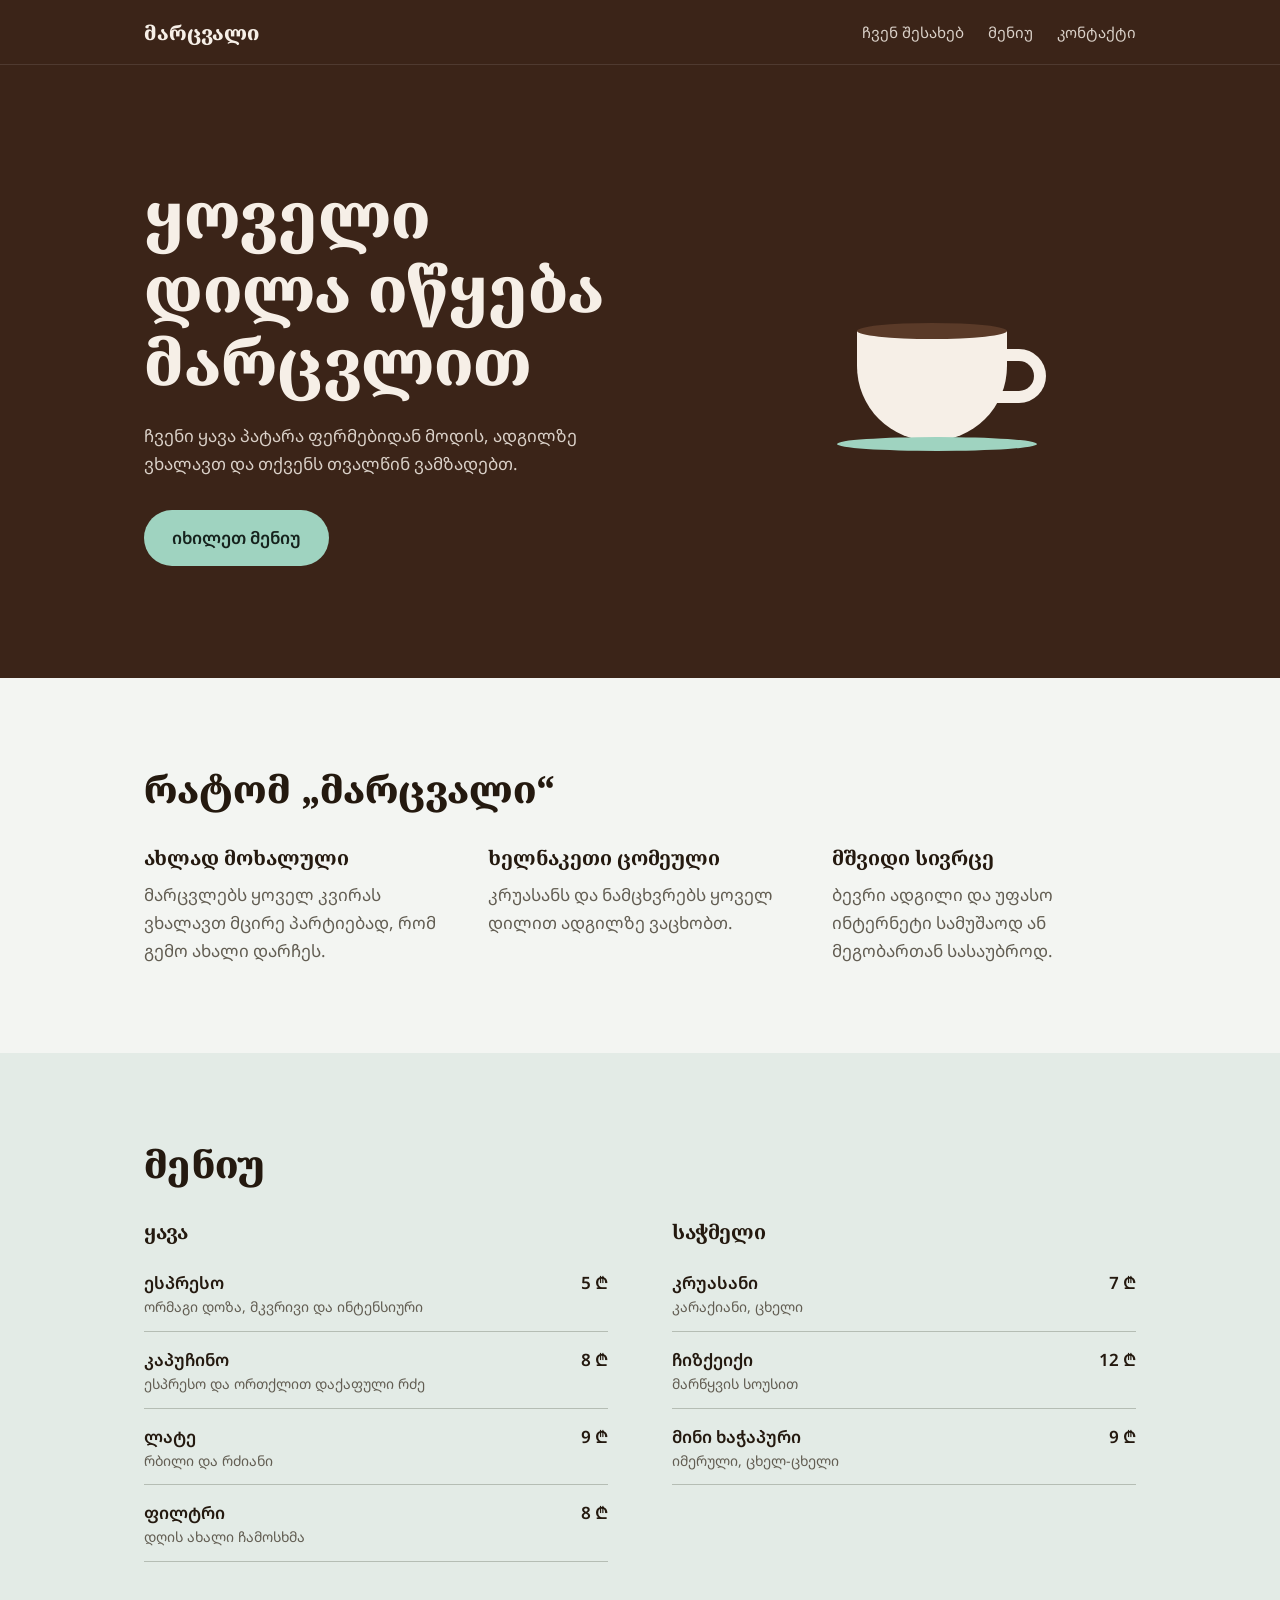
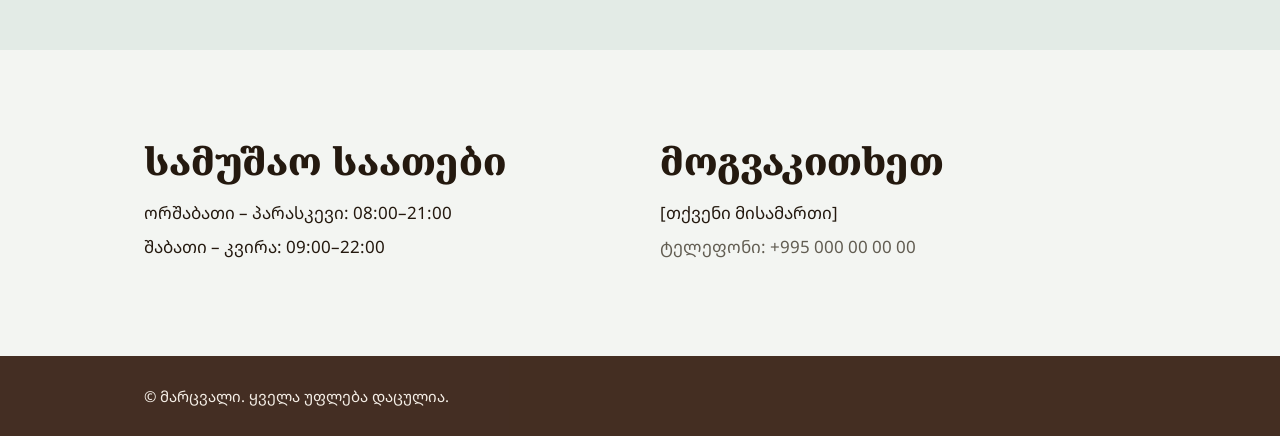
==== index.html @ 7edf588c "Add files via upload" ====
<!doctype html>
<html lang="ka">
  <head>
    <meta charset="utf-8" />
    <meta name="viewport" content="width=device-width, initial-scale=1" />
    <title>მარცვალი – ყავის მაღაზია</title>
    <link rel="preconnect" href="https://fonts.googleapis.com" />
    <link rel="preconnect" href="https://fonts.gstatic.com" crossorigin />
    <link
      href="https://fonts.googleapis.com/css2?family=Noto+Sans+Georgian:wght@400;600&family=Noto+Serif+Georgian:wght@700;800&display=swap"
      rel="stylesheet"
    />
    <link rel="stylesheet" href="style.css" />
  </head>
  <body>
    <nav class="nav">
      <div class="wrap nav-in">
        <a class="brand" href="index.html">მარცვალი</a>
        <div class="links">
          <a href="about.html">ჩვენ შესახებ</a>
          <a href="index.html#menu">მენიუ</a>
          <a href="index.html#contact">კონტაქტი</a>
        </div>
      </div>
    </nav>

    <header class="hero" id="top">
      <div class="wrap hero-in">
        <div class="hero-text">
          <h1>ყოველი დილა იწყება მარცვლით</h1>
          <p>
            ჩვენი ყავა პატარა ფერმებიდან მოდის, ადგილზე ვხალავთ და თქვენს
            თვალწინ ვამზადებთ.
          </p>
          <a class="btn" href="#menu">იხილეთ მენიუ</a>
        </div>
        <div class="cup" role="img" aria-label="ყავის ფინჯანი">
          <span class="steam s1"></span><span class="steam s2"></span
          ><span class="steam s3"></span>
          <div class="cup-body"></div>
          <div class="cup-handle"></div>
          <div class="saucer"></div>
        </div>
      </div>
    </header>

    <main>
      <section id="about">
        <div class="wrap">
          <h2>რატომ „მარცვალი“</h2>
          <div class="about">
            <article>
              <h3>ახლად მოხალული</h3>
              <p>
                მარცვლებს ყოველ კვირას ვხალავთ მცირე პარტიებად, რომ გემო ახალი
                დარჩეს.
              </p>
            </article>
            <article>
              <h3>ხელნაკეთი ცომეული</h3>
              <p>კრუასანს და ნამცხვრებს ყოველ დილით ადგილზე ვაცხობთ.</p>
            </article>
            <article>
              <h3>მშვიდი სივრცე</h3>
              <p>
                ბევრი ადგილი და უფასო ინტერნეტი სამუშაოდ ან მეგობართან
                სასაუბროდ.
              </p>
            </article>
          </div>
        </div>
      </section>

      <section class="alt" id="menu">
        <div class="wrap">
          <h2>მენიუ</h2>
          <div class="menu">
            <div>
              <h3>ყავა</h3>
              <ul>
                <li>
                  <div>
                    <b>ესპრესო</b
                    ><small>ორმაგი დოზა, მკვრივი და ინტენსიური</small>
                  </div>
                  <span>5 ₾</span>
                </li>
                <li>
                  <div>
                    <b>კაპუჩინო</b
                    ><small>ესპრესო და ორთქლით დაქაფული რძე</small>
                  </div>
                  <span>8 ₾</span>
                </li>
                <li>
                  <div><b>ლატე</b><small>რბილი და რძიანი</small></div>
                  <span>9 ₾</span>
                </li>
                <li>
                  <div><b>ფილტრი</b><small>დღის ახალი ჩამოსხმა</small></div>
                  <span>8 ₾</span>
                </li>
              </ul>
            </div>
            <div>
              <h3>საჭმელი</h3>
              <ul>
                <li>
                  <div><b>კრუასანი</b><small>კარაქიანი, ცხელი</small></div>
                  <span>7 ₾</span>
                </li>
                <li>
                  <div><b>ჩიზქეიქი</b><small>მარწყვის სოუსით</small></div>
                  <span>12 ₾</span>
                </li>
                <li>
                  <div>
                    <b>მინი ხაჭაპური</b><small>იმერული, ცხელ-ცხელი</small>
                  </div>
                  <span>9 ₾</span>
                </li>
              </ul>
            </div>
          </div>
        </div>
      </section>

      <section id="contact">
        <div class="wrap contact">
          <div>
            <h2>სამუშაო საათები</h2>
            <p>ორშაბათი – პარასკევი: 08:00–21:00</p>
            <p>შაბათი – კვირა: 09:00–22:00</p>
          </div>
          <div>
            <h2>მოგვაკითხეთ</h2>
            <p>[თქვენი მისამართი]</p>
            <p class="muted">ტელეფონი: +995 000 00 00 00</p>
          </div>
        </div>
      </section>
    </main>

    <footer>
      <div class="wrap">© მარცვალი. ყველა უფლება დაცულია.</div>
    </footer>
  </body>
</html>
---- style.css ----
:root {
  --bg: #f3f5f2;
  --alt: #e3ebe6;
  --ink: #24190f;
  --muted: #625d52;
  --deep: #3b2418;
  --on-deep: #f6efe7;
  --mint: #9fd3c0;
  --line: #b5bdb4;
  color-scheme: light;
}
@media (prefers-color-scheme: dark) {
  :root {
    --bg: #171c1a;
    --alt: #1f2724;
    --ink: #ece7dc;
    --muted: #a8aca2;
    --deep: #2a1a11;
    --line: #44504a;
    color-scheme: dark;
  }
}
*,
*::before,
*::after {
  box-sizing: border-box;
}
html {
  scroll-behavior: smooth;
  scroll-padding-top: 72px;
}
body {
  margin: 0;
  background: var(--bg);
  color: var(--ink);
  font:
    400 17px/1.65 "Noto Sans Georgian",
    system-ui,
    sans-serif;
}
a {
  color: inherit;
}
:focus-visible {
  outline: 3px solid var(--mint);
  outline-offset: 3px;
}
.wrap {
  max-width: 1040px;
  margin: 0 auto;
  padding: 0 24px;
}

/* nav */
.nav {
  position: sticky;
  top: 0;
  z-index: 10;
  background: var(--deep);
  color: var(--on-deep);
  border-bottom: 1px solid rgba(255, 255, 255, 0.1);
}
.nav-in {
  display: flex;
  justify-content: space-between;
  align-items: center;
  height: 64px;
}
.brand {
  font:
    800 20px "Noto Serif Georgian",
    serif;
  text-decoration: none;
}
.links {
  display: flex;
  gap: 24px;
}
.links a {
  text-decoration: none;
  font-size: 15px;
  opacity: 0.85;
}
.links a:hover {
  opacity: 1;
  text-decoration: underline;
  text-underline-offset: 6px;
}

/* hero */
.hero {
  background: var(--deep);
  color: var(--on-deep);
  padding: clamp(48px, 9vw, 112px) 0;
}
.hero-in {
  display: grid;
  grid-template-columns: 1.2fr 0.8fr;
  gap: 48px;
  align-items: center;
}
h1 {
  font:
    800 clamp(34px, 6vw, 64px)/1.15 "Noto Serif Georgian",
    serif;
  margin: 0;
  max-width: 13ch;
}
.hero p {
  max-width: 44ch;
  margin: 24px 0 32px;
  opacity: 0.85;
}
.btn {
  display: inline-block;
  background: var(--mint);
  color: #16221d;
  font-weight: 600;
  padding: 14px 28px;
  border-radius: 999px;
  text-decoration: none;
  transition: transform 0.15s;
}
.btn:hover {
  transform: translateY(-2px);
}

/* css cup */
.cup {
  position: relative;
  width: 240px;
  height: 240px;
  margin: 0 auto;
}
.cup-body {
  position: absolute;
  left: 30px;
  top: 80px;
  width: 150px;
  height: 110px;
  background: var(--on-deep);
  border-radius: 0 0 75px 75px;
}
.cup-body::before {
  content: "";
  position: absolute;
  left: 0;
  right: 0;
  top: 0;
  height: 16px;
  background: #5a3a28;
  border-radius: 50%;
  transform: translateY(-8px);
}
.cup-handle {
  position: absolute;
  left: 165px;
  top: 98px;
  width: 54px;
  height: 54px;
  border: 12px solid var(--on-deep);
  border-left: 0;
  border-radius: 0 40px 40px 0;
}
.saucer {
  position: absolute;
  left: 10px;
  top: 186px;
  width: 200px;
  height: 14px;
  background: var(--mint);
  border-radius: 50%;
}
.steam {
  position: absolute;
  top: 10px;
  width: 8px;
  height: 56px;
  border-radius: 8px;
  background: var(--mint);
  opacity: 0;
  animation: rise 3.2s ease-in-out infinite;
}
.s1 {
  left: 70px;
}
.s2 {
  left: 102px;
  animation-delay: 0.8s;
}
.s3 {
  left: 134px;
  animation-delay: 1.6s;
}
@keyframes rise {
  0% {
    opacity: 0;
    transform: translateY(18px);
  }
  40% {
    opacity: 0.7;
  }
  100% {
    opacity: 0;
    transform: translateY(-14px);
  }
}

/* sections */
section {
  padding: clamp(48px, 8vw, 88px) 0;
}
.alt {
  background: var(--alt);
}
h2 {
  font:
    800 clamp(26px, 4vw, 38px)/1.2 "Noto Serif Georgian",
    serif;
  margin: 0 0 32px;
}
h3 {
  font:
    700 20px "Noto Serif Georgian",
    serif;
  margin: 0 0 10px;
}
.about {
  display: grid;
  grid-template-columns: repeat(auto-fit, minmax(240px, 1fr));
  gap: 40px;
}
.about p {
  margin: 0;
  color: var(--muted);
}

/* menu */
.menu {
  display: grid;
  grid-template-columns: repeat(auto-fit, minmax(300px, 1fr));
  gap: 32px 64px;
}
ul {
  list-style: none;
  margin: 0;
  padding: 0;
}
li {
  display: flex;
  justify-content: space-between;
  gap: 16px;
  padding: 14px 0;
  border-bottom: 1px solid var(--line);
}
li b {
  display: block;
  font-weight: 600;
}
li small {
  display: block;
  color: var(--muted);
  font-size: 14px;
  line-height: 1.4;
}
li span {
  font-weight: 600;
  white-space: nowrap;
}

/* contact */
.contact {
  display: grid;
  grid-template-columns: repeat(auto-fit, minmax(260px, 1fr));
  gap: 40px;
}
.contact h2 {
  margin-bottom: 16px;
}
.contact p {
  margin: 0 0 6px;
}
.muted {
  color: var(--muted);
}
footer {
  padding: 28px 0;
  background: var(--deep);
  color: var(--on-deep);
  font-size: 15px;
  opacity: 0.95;
}

@media (max-width: 720px) {
  .hero-in {
    grid-template-columns: 1fr;
  }
  .cup {
    order: -1;
    transform: scale(0.8);
  }
  .links {
    gap: 16px;
  }
}
@media (prefers-reduced-motion: reduce) {
  .steam {
    animation: none;
    opacity: 0.5;
  }
  html {
    scroll-behavior: auto;
  }
  .btn {
    transition: none;
  }
}
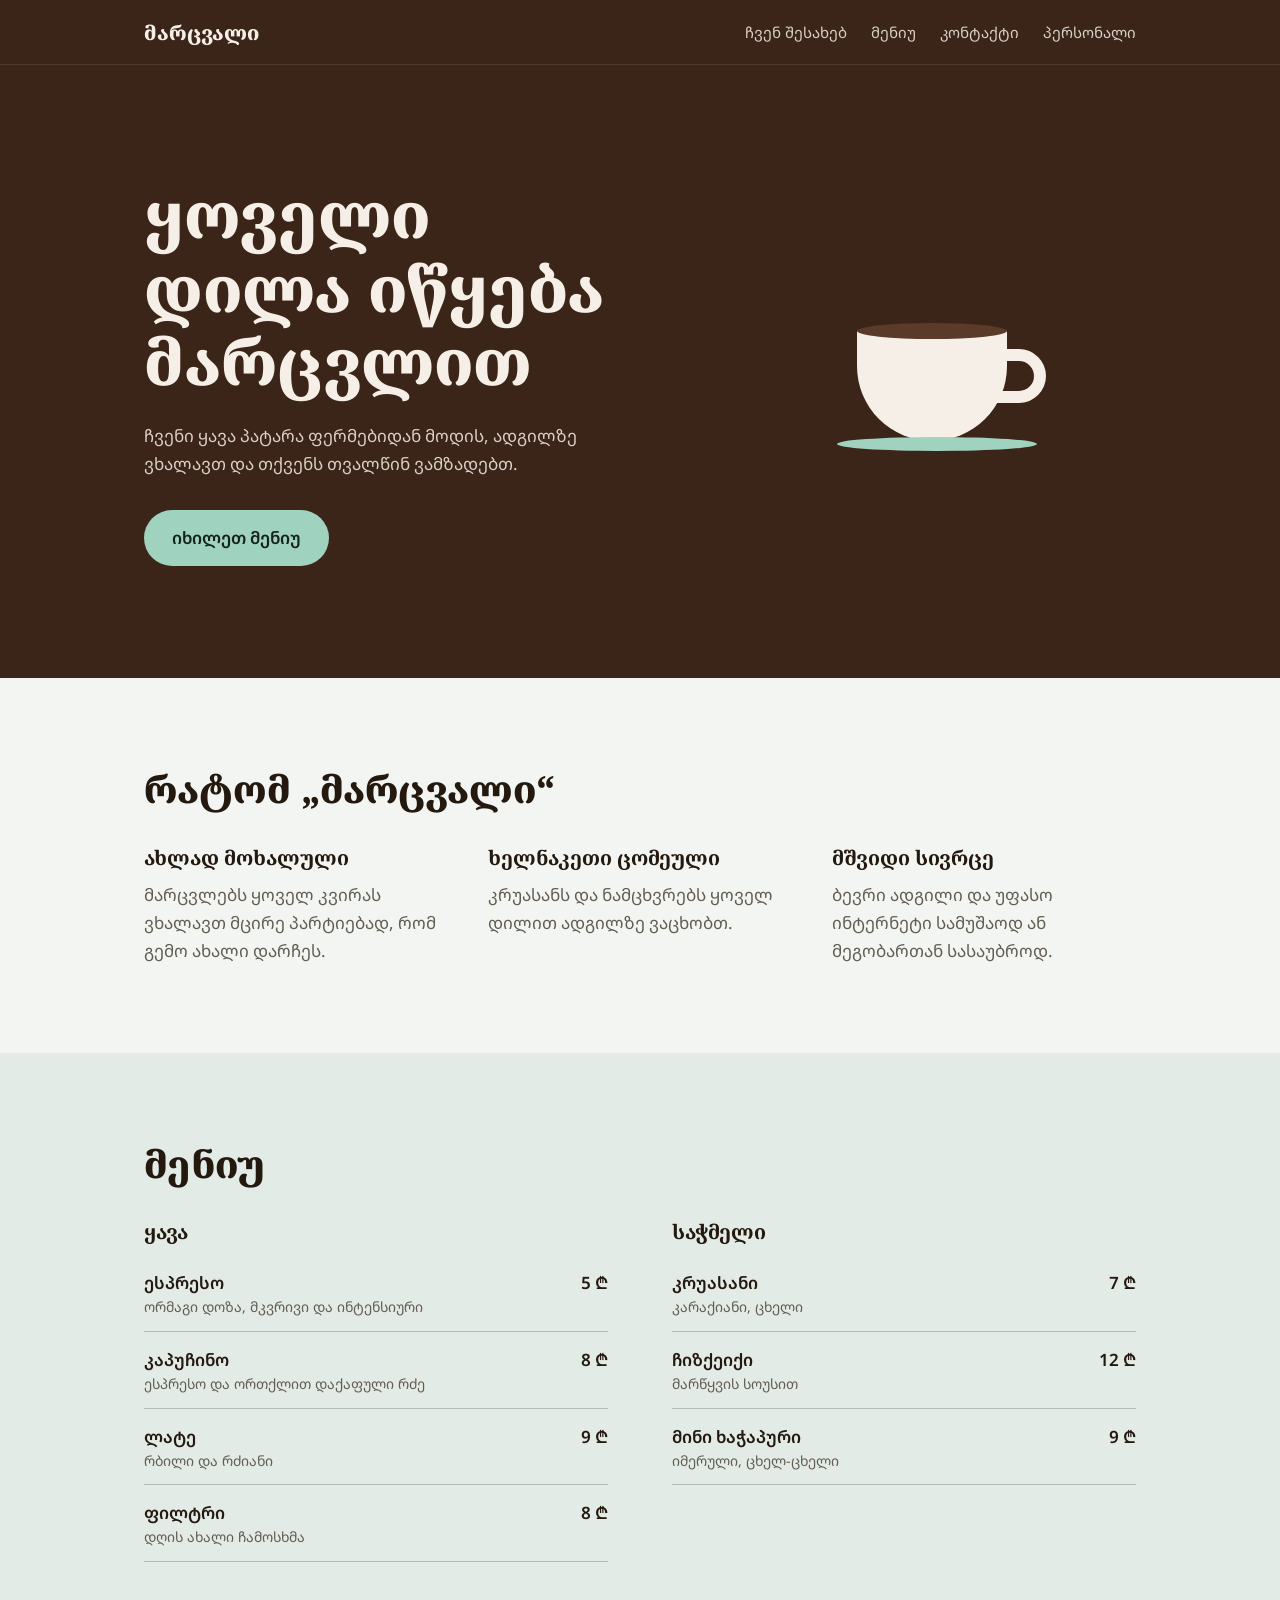
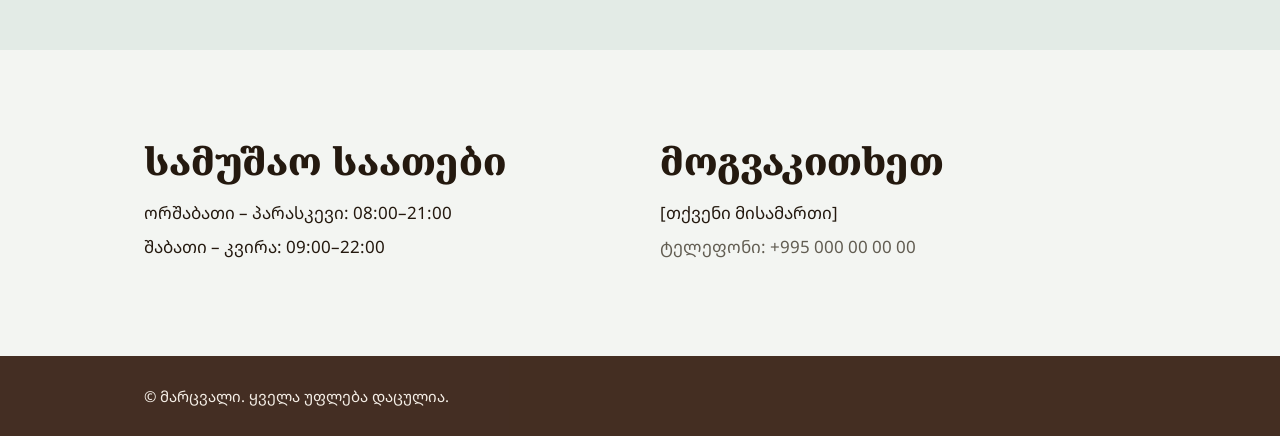
==== commit c7244889: "Add files via upload" ====
--- a/index.html
+++ b/index.html
@@ -1,148 +1,151 @@
-<!doctype html>
-<html lang="ka">
-  <head>
-    <meta charset="utf-8" />
-    <meta name="viewport" content="width=device-width, initial-scale=1" />
-    <title>მარცვალი – ყავის მაღაზია</title>
-    <link rel="preconnect" href="https://fonts.googleapis.com" />
-    <link rel="preconnect" href="https://fonts.gstatic.com" crossorigin />
-    <link
-      href="https://fonts.googleapis.com/css2?family=Noto+Sans+Georgian:wght@400;600&family=Noto+Serif+Georgian:wght@700;800&display=swap"
-      rel="stylesheet"
-    />
-    <link rel="stylesheet" href="style.css" />
-  </head>
-  <body>
-    <nav class="nav">
-      <div class="wrap nav-in">
-        <a class="brand" href="index.html">მარცვალი</a>
-        <div class="links">
-          <a href="about.html">ჩვენ შესახებ</a>
-          <a href="index.html#menu">მენიუ</a>
-          <a href="index.html#contact">კონტაქტი</a>
-        </div>
-      </div>
-    </nav>
-
-    <header class="hero" id="top">
-      <div class="wrap hero-in">
-        <div class="hero-text">
-          <h1>ყოველი დილა იწყება მარცვლით</h1>
-          <p>
-            ჩვენი ყავა პატარა ფერმებიდან მოდის, ადგილზე ვხალავთ და თქვენს
-            თვალწინ ვამზადებთ.
-          </p>
-          <a class="btn" href="#menu">იხილეთ მენიუ</a>
-        </div>
-        <div class="cup" role="img" aria-label="ყავის ფინჯანი">
-          <span class="steam s1"></span><span class="steam s2"></span
-          ><span class="steam s3"></span>
-          <div class="cup-body"></div>
-          <div class="cup-handle"></div>
-          <div class="saucer"></div>
-        </div>
-      </div>
-    </header>
-
-    <main>
-      <section id="about">
-        <div class="wrap">
-          <h2>რატომ „მარცვალი“</h2>
-          <div class="about">
-            <article>
-              <h3>ახლად მოხალული</h3>
-              <p>
-                მარცვლებს ყოველ კვირას ვხალავთ მცირე პარტიებად, რომ გემო ახალი
-                დარჩეს.
-              </p>
-            </article>
-            <article>
-              <h3>ხელნაკეთი ცომეული</h3>
-              <p>კრუასანს და ნამცხვრებს ყოველ დილით ადგილზე ვაცხობთ.</p>
-            </article>
-            <article>
-              <h3>მშვიდი სივრცე</h3>
-              <p>
-                ბევრი ადგილი და უფასო ინტერნეტი სამუშაოდ ან მეგობართან
-                სასაუბროდ.
-              </p>
-            </article>
-          </div>
-        </div>
-      </section>
-
-      <section class="alt" id="menu">
-        <div class="wrap">
-          <h2>მენიუ</h2>
-          <div class="menu">
-            <div>
-              <h3>ყავა</h3>
-              <ul>
-                <li>
-                  <div>
-                    <b>ესპრესო</b
-                    ><small>ორმაგი დოზა, მკვრივი და ინტენსიური</small>
-                  </div>
-                  <span>5 ₾</span>
-                </li>
-                <li>
-                  <div>
-                    <b>კაპუჩინო</b
-                    ><small>ესპრესო და ორთქლით დაქაფული რძე</small>
-                  </div>
-                  <span>8 ₾</span>
-                </li>
-                <li>
-                  <div><b>ლატე</b><small>რბილი და რძიანი</small></div>
-                  <span>9 ₾</span>
-                </li>
-                <li>
-                  <div><b>ფილტრი</b><small>დღის ახალი ჩამოსხმა</small></div>
-                  <span>8 ₾</span>
-                </li>
-              </ul>
-            </div>
-            <div>
-              <h3>საჭმელი</h3>
-              <ul>
-                <li>
-                  <div><b>კრუასანი</b><small>კარაქიანი, ცხელი</small></div>
-                  <span>7 ₾</span>
-                </li>
-                <li>
-                  <div><b>ჩიზქეიქი</b><small>მარწყვის სოუსით</small></div>
-                  <span>12 ₾</span>
-                </li>
-                <li>
-                  <div>
-                    <b>მინი ხაჭაპური</b><small>იმერული, ცხელ-ცხელი</small>
-                  </div>
-                  <span>9 ₾</span>
-                </li>
-              </ul>
-            </div>
-          </div>
-        </div>
-      </section>
-
-      <section id="contact">
-        <div class="wrap contact">
-          <div>
-            <h2>სამუშაო საათები</h2>
-            <p>ორშაბათი – პარასკევი: 08:00–21:00</p>
-            <p>შაბათი – კვირა: 09:00–22:00</p>
-          </div>
-          <div>
-            <h2>მოგვაკითხეთ</h2>
-            <p>[თქვენი მისამართი]</p>
-            <p class="muted">ტელეფონი: +995 000 00 00 00</p>
-          </div>
-        </div>
-      </section>
-    </main>
-
-    <footer>
-      <div class="wrap">© მარცვალი. ყველა უფლება დაცულია.</div>
-    </footer>
-  </body>
-</html>
+<!doctype html>
+<html lang="ka">
+  <head>
+    <meta charset="utf-8" />
+    <meta name="viewport" content="width=device-width, initial-scale=1" />
+    <title>მარცვალი – ყავის მაღაზია</title>
+    <link rel="preconnect" href="https://fonts.googleapis.com" />
+    <link rel="preconnect" href="https://fonts.gstatic.com" crossorigin />
+    <link
+      href="https://fonts.googleapis.com/css2?family=Noto+Sans+Georgian:wght@400;600&family=Noto+Serif+Georgian:wght@700;800&display=swap"
+      rel="stylesheet"
+    />
+    <link rel="stylesheet" href="style.css" />
+  </head>
+  <body>
+    <!-- ===== ნავიგაცია: იგივე ბლოკი ყველა გვერდზე ===== -->
+    <nav class="nav">
+      <div class="wrap nav-in">
+        <a class="brand" href="index.html">მარცვალი</a>
+        <div class="links">
+          <a href="about.html">ჩვენ შესახებ</a>
+          <a href="menu.html">მენიუ</a>
+          <a href="contact.html">კონტაქტი</a>
+          <a href="person.html">პერსონალი</a>
+        </div>
+      </div>
+    </nav>
+    <!-- ===== ნავიგაციის დასასრული ===== -->
+
+    <header class="hero" id="top">
+      <div class="wrap hero-in">
+        <div class="hero-text">
+          <h1>ყოველი დილა იწყება მარცვლით</h1>
+          <p>
+            ჩვენი ყავა პატარა ფერმებიდან მოდის, ადგილზე ვხალავთ და თქვენს
+            თვალწინ ვამზადებთ.
+          </p>
+          <a class="btn" href="#menu">იხილეთ მენიუ</a>
+        </div>
+        <div class="cup" role="img" aria-label="ყავის ფინჯანი">
+          <span class="steam s1"></span><span class="steam s2"></span
+          ><span class="steam s3"></span>
+          <div class="cup-body"></div>
+          <div class="cup-handle"></div>
+          <div class="saucer"></div>
+        </div>
+      </div>
+    </header>
+
+    <main>
+      <section id="about">
+        <div class="wrap">
+          <h2>რატომ „მარცვალი“</h2>
+          <div class="about">
+            <article>
+              <h3>ახლად მოხალული</h3>
+              <p>
+                მარცვლებს ყოველ კვირას ვხალავთ მცირე პარტიებად, რომ გემო ახალი
+                დარჩეს.
+              </p>
+            </article>
+            <article>
+              <h3>ხელნაკეთი ცომეული</h3>
+              <p>კრუასანს და ნამცხვრებს ყოველ დილით ადგილზე ვაცხობთ.</p>
+            </article>
+            <article>
+              <h3>მშვიდი სივრცე</h3>
+              <p>
+                ბევრი ადგილი და უფასო ინტერნეტი სამუშაოდ ან მეგობართან
+                სასაუბროდ.
+              </p>
+            </article>
+          </div>
+        </div>
+      </section>
+
+      <section class="alt" id="menu">
+        <div class="wrap">
+          <h2>მენიუ</h2>
+          <div class="menu">
+            <div>
+              <h3>ყავა</h3>
+              <ul>
+                <li>
+                  <div>
+                    <b>ესპრესო</b
+                    ><small>ორმაგი დოზა, მკვრივი და ინტენსიური</small>
+                  </div>
+                  <span>5 ₾</span>
+                </li>
+                <li>
+                  <div>
+                    <b>კაპუჩინო</b
+                    ><small>ესპრესო და ორთქლით დაქაფული რძე</small>
+                  </div>
+                  <span>8 ₾</span>
+                </li>
+                <li>
+                  <div><b>ლატე</b><small>რბილი და რძიანი</small></div>
+                  <span>9 ₾</span>
+                </li>
+                <li>
+                  <div><b>ფილტრი</b><small>დღის ახალი ჩამოსხმა</small></div>
+                  <span>8 ₾</span>
+                </li>
+              </ul>
+            </div>
+            <div>
+              <h3>საჭმელი</h3>
+              <ul>
+                <li>
+                  <div><b>კრუასანი</b><small>კარაქიანი, ცხელი</small></div>
+                  <span>7 ₾</span>
+                </li>
+                <li>
+                  <div><b>ჩიზქეიქი</b><small>მარწყვის სოუსით</small></div>
+                  <span>12 ₾</span>
+                </li>
+                <li>
+                  <div>
+                    <b>მინი ხაჭაპური</b><small>იმერული, ცხელ-ცხელი</small>
+                  </div>
+                  <span>9 ₾</span>
+                </li>
+              </ul>
+            </div>
+          </div>
+        </div>
+      </section>
+
+      <section id="contact">
+        <div class="wrap contact">
+          <div>
+            <h2>სამუშაო საათები</h2>
+            <p>ორშაბათი – პარასკევი: 08:00–21:00</p>
+            <p>შაბათი – კვირა: 09:00–22:00</p>
+          </div>
+          <div>
+            <h2>მოგვაკითხეთ</h2>
+            <p>[თქვენი მისამართი]</p>
+            <p class="muted">ტელეფონი: +995 000 00 00 00</p>
+          </div>
+        </div>
+      </section>
+    </main>
+
+    <footer>
+      <div class="wrap">© მარცვალი. ყველა უფლება დაცულია.</div>
+    </footer>
+  </body>
+</html>
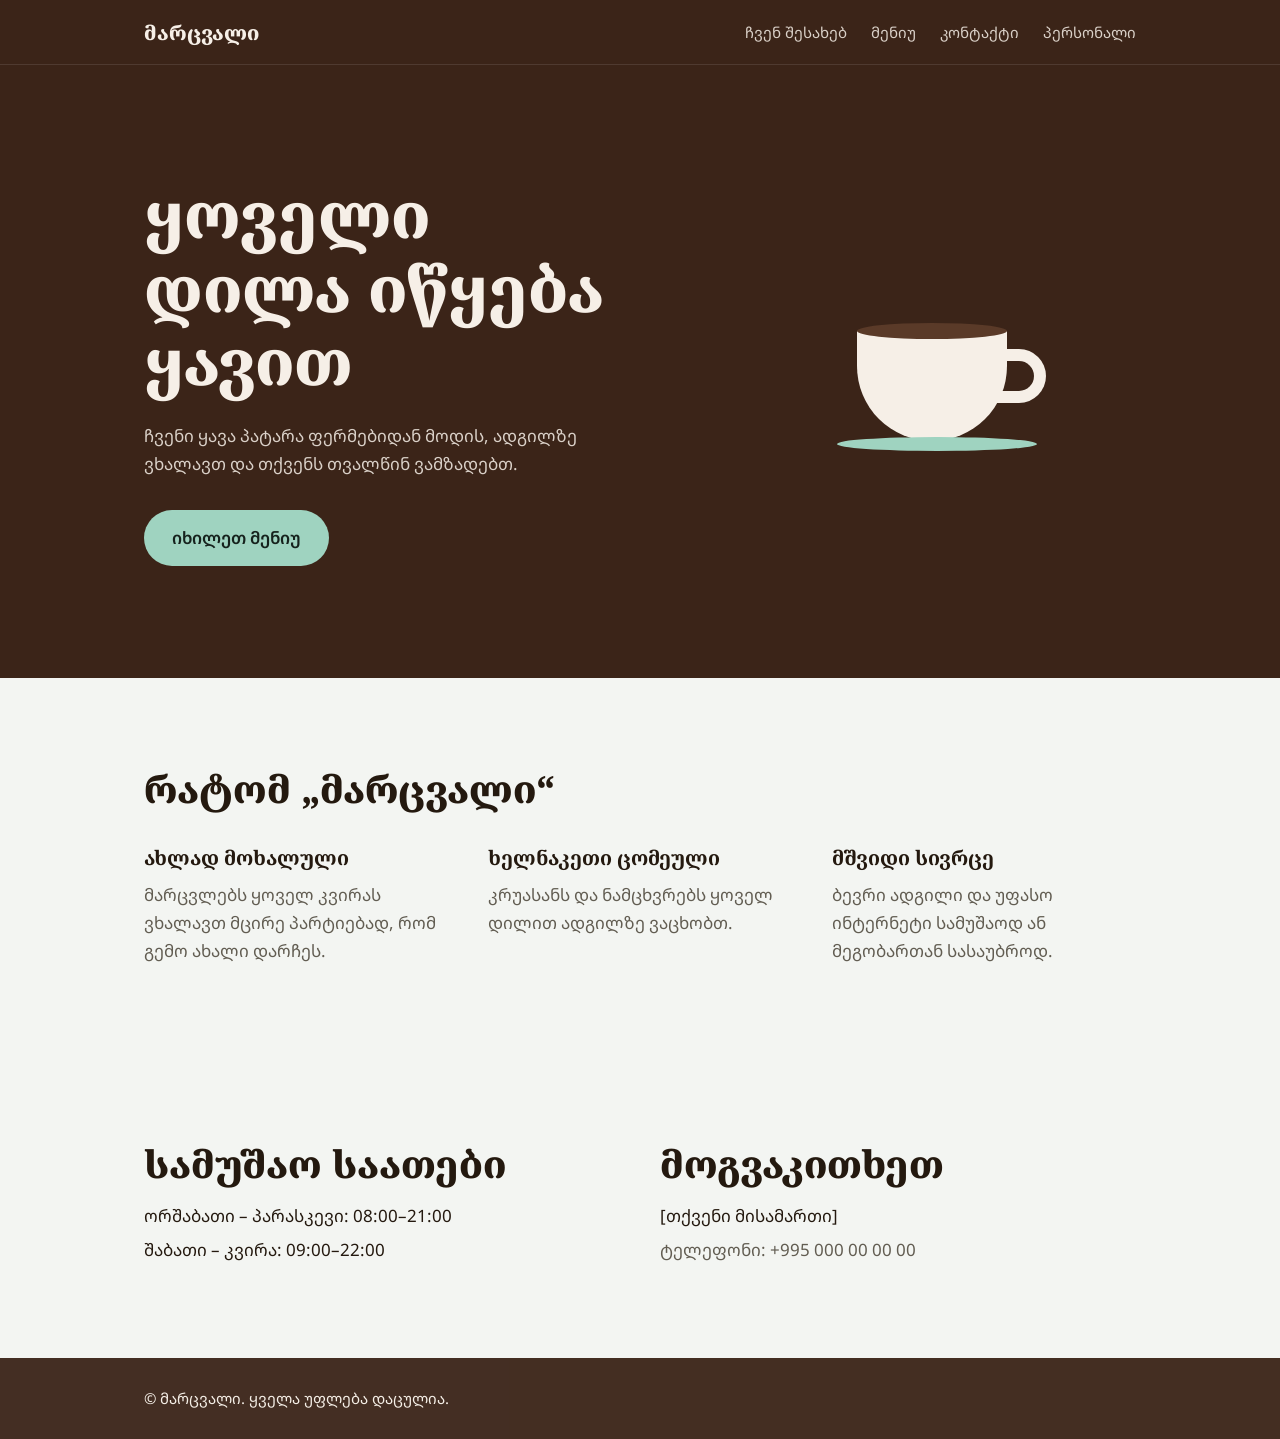
==== commit 72633dff: "Add files via upload" ====
--- a/index.html
+++ b/index.html
@@ -21,7 +21,7 @@
           <a href="about.html">ჩვენ შესახებ</a>
           <a href="menu.html">მენიუ</a>
           <a href="contact.html">კონტაქტი</a>
-          <a href="person.html">პერსონალი</a>
+          <a href="contact.html">პერსონალი</a>
         </div>
       </div>
     </nav>
@@ -30,12 +30,12 @@
     <header class="hero" id="top">
       <div class="wrap hero-in">
         <div class="hero-text">
-          <h1>ყოველი დილა იწყება მარცვლით</h1>
+          <h1>ყოველი დილა იწყება ყავით</h1>
           <p>
             ჩვენი ყავა პატარა ფერმებიდან მოდის, ადგილზე ვხალავთ და თქვენს
             თვალწინ ვამზადებთ.
           </p>
-          <a class="btn" href="#menu">იხილეთ მენიუ</a>
+          <a class="btn" href="menu.html">იხილეთ მენიუ</a>
         </div>
         <div class="cup" role="img" aria-label="ყავის ფინჯანი">
           <span class="steam s1"></span><span class="steam s2"></span
@@ -74,60 +74,6 @@
         </div>
       </section>
 
-      <section class="alt" id="menu">
-        <div class="wrap">
-          <h2>მენიუ</h2>
-          <div class="menu">
-            <div>
-              <h3>ყავა</h3>
-              <ul>
-                <li>
-                  <div>
-                    <b>ესპრესო</b
-                    ><small>ორმაგი დოზა, მკვრივი და ინტენსიური</small>
-                  </div>
-                  <span>5 ₾</span>
-                </li>
-                <li>
-                  <div>
-                    <b>კაპუჩინო</b
-                    ><small>ესპრესო და ორთქლით დაქაფული რძე</small>
-                  </div>
-                  <span>8 ₾</span>
-                </li>
-                <li>
-                  <div><b>ლატე</b><small>რბილი და რძიანი</small></div>
-                  <span>9 ₾</span>
-                </li>
-                <li>
-                  <div><b>ფილტრი</b><small>დღის ახალი ჩამოსხმა</small></div>
-                  <span>8 ₾</span>
-                </li>
-              </ul>
-            </div>
-            <div>
-              <h3>საჭმელი</h3>
-              <ul>
-                <li>
-                  <div><b>კრუასანი</b><small>კარაქიანი, ცხელი</small></div>
-                  <span>7 ₾</span>
-                </li>
-                <li>
-                  <div><b>ჩიზქეიქი</b><small>მარწყვის სოუსით</small></div>
-                  <span>12 ₾</span>
-                </li>
-                <li>
-                  <div>
-                    <b>მინი ხაჭაპური</b><small>იმერული, ცხელ-ცხელი</small>
-                  </div>
-                  <span>9 ₾</span>
-                </li>
-              </ul>
-            </div>
-          </div>
-        </div>
-      </section>
-
       <section id="contact">
         <div class="wrap contact">
           <div>
--- a/style.css
+++ b/style.css
@@ -235,12 +235,6 @@
   color: var(--muted);
 }
 
-/* menu */
-.menu {
-  display: grid;
-  grid-template-columns: repeat(auto-fit, minmax(300px, 1fr));
-  gap: 32px 64px;
-}
 ul {
   list-style: none;
   margin: 0;
